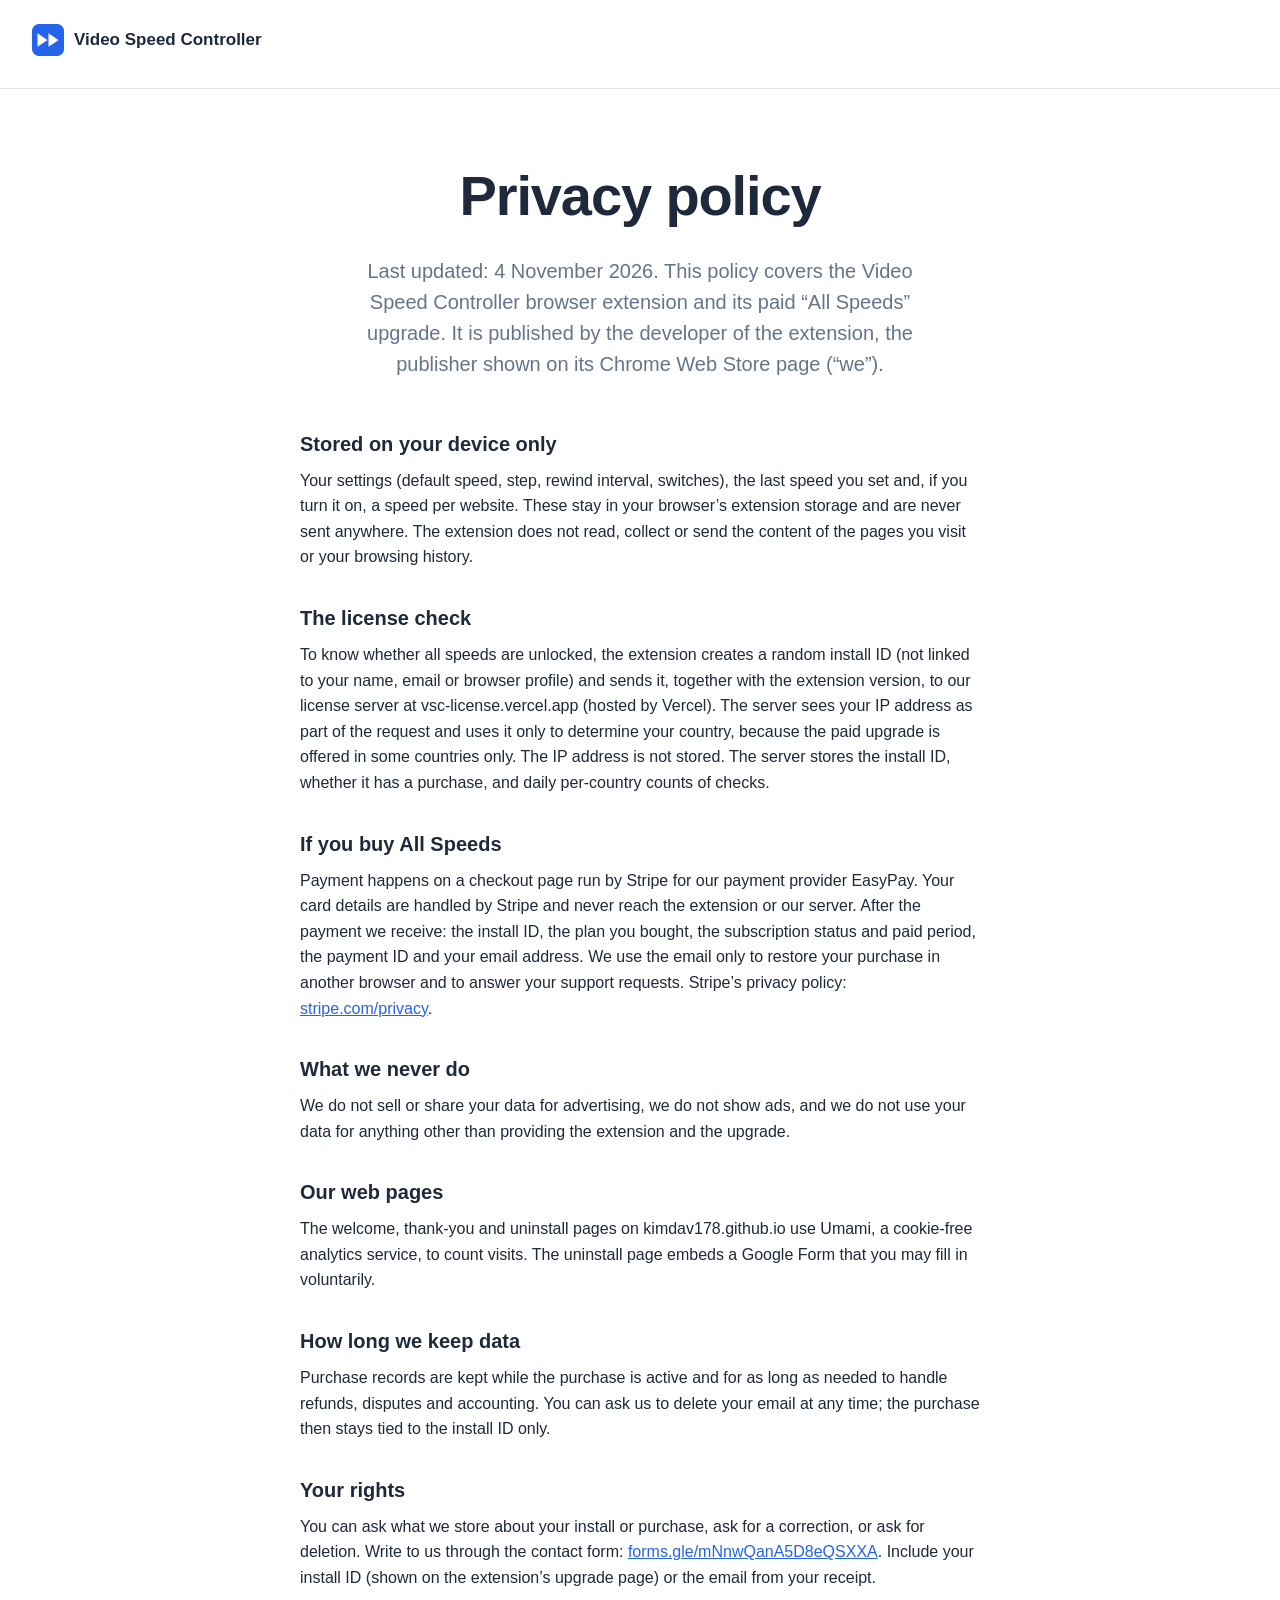
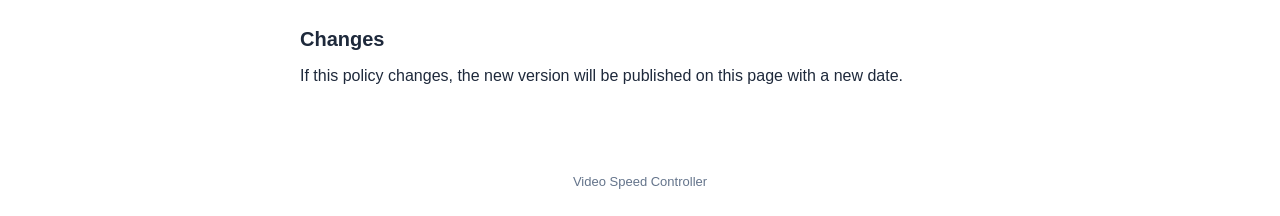
==== privacy/index.html @ 98180351 "Add post-payment and privacy policy pages thanks/ shows the purchase state the extension's content s" ====
<!DOCTYPE html>
<html lang="en">
  <head>
    <meta charset="utf-8" />
    <meta name="viewport" content="width=device-width, initial-scale=1" />
    <title>Privacy policy — Video Speed Controller</title>
    <meta name="description" content="What Video Speed Controller stores, what it sends, and why." />
    <meta name="theme-color" content="#2563eb" />
    <link rel="icon" href="../assets/icon-128.png" />
    <link rel="stylesheet" href="../style.css" />
  </head>
  <body>
    <header class="site-header">
      <a class="brand" href="../" aria-label="Video Speed Controller">
        <img src="../assets/icon-128.png" alt="" width="32" height="32" />
        <span>Video Speed Controller</span>
      </a>
    </header>

    <main>
      <section class="hero">
        <h1>Privacy policy</h1>
        <p class="lead">Last updated: 4 November 2026. This policy covers the Video Speed Controller browser extension and its paid “All Speeds” upgrade. It is published by the developer of the extension, the publisher shown on its Chrome Web Store page (“we”).</p>
      </section>

      <section class="policy">
        <h2>Stored on your device only</h2>
        <p>Your settings (default speed, step, rewind interval, switches), the last speed you set and, if you turn it on, a speed per website. These stay in your browser’s extension storage and are never sent anywhere. The extension does not read, collect or send the content of the pages you visit or your browsing history.</p>

        <h2>The license check</h2>
        <p>To know whether all speeds are unlocked, the extension creates a random install ID (not linked to your name, email or browser profile) and sends it, together with the extension version, to our license server at vsc-license.vercel.app (hosted by Vercel). The server sees your IP address as part of the request and uses it only to determine your country, because the paid upgrade is offered in some countries only. The IP address is not stored. The server stores the install ID, whether it has a purchase, and daily per-country counts of checks.</p>

        <h2>If you buy All Speeds</h2>
        <p>Payment happens on a checkout page run by Stripe for our payment provider EasyPay. Your card details are handled by Stripe and never reach the extension or our server. After the payment we receive: the install ID, the plan you bought, the subscription status and paid period, the payment ID and your email address. We use the email only to restore your purchase in another browser and to answer your support requests. Stripe’s privacy policy: <a href="https://stripe.com/privacy">stripe.com/privacy</a>.</p>

        <h2>What we never do</h2>
        <p>We do not sell or share your data for advertising, we do not show ads, and we do not use your data for anything other than providing the extension and the upgrade.</p>

        <h2>Our web pages</h2>
        <p>The welcome, thank-you and uninstall pages on kimdav178.github.io use Umami, a cookie-free analytics service, to count visits. The uninstall page embeds a Google Form that you may fill in voluntarily.</p>

        <h2>How long we keep data</h2>
        <p>Purchase records are kept while the purchase is active and for as long as needed to handle refunds, disputes and accounting. You can ask us to delete your email at any time; the purchase then stays tied to the install ID only.</p>

        <h2>Your rights</h2>
        <p>You can ask what we store about your install or purchase, ask for a correction, or ask for deletion. Write to us through the contact form: <a href="https://forms.gle/mNnwQanA5D8eQSXXA">forms.gle/mNnwQanA5D8eQSXXA</a>. Include your install ID (shown on the extension’s upgrade page) or the email from your receipt.</p>

        <h2>Changes</h2>
        <p>If this policy changes, the new version will be published on this page with a new date.</p>
      </section>
    </main>

    <footer class="site-footer">
      Video Speed Controller
    </footer>
  </body>
</html>
---- style.css ----
/* Video Speed Controller — hosted welcome / uninstall pages (GitHub Pages).
   Self-contained. Layout mirrors the Weekly Planner welcome page; accent is blue. */
:root {
  --accent: #2563eb;
  --accent-bg: #eaf1ff;
  --accent-ring: rgb(37 99 235 / 0.18);
  --text-main: #1e293b;
  --text-muted: #64748b;
  --bg: #ffffff;
  --bg-alt: #f6f7fb;
  --border: #e2e8f0;
  --shadow-md: 0 10px 24px -8px rgb(15 23 42 / 0.12);
  --radius: 14px;
  --font-stack: "Inter", "SF Pro Text", -apple-system, BlinkMacSystemFont, "Segoe UI", Roboto, sans-serif;
}

* { box-sizing: border-box; }
html, body { margin: 0; padding: 0; }

body {
  background: var(--bg);
  color: var(--text-main);
  font-family: var(--font-stack);
  line-height: 1.55;
  -webkit-font-smoothing: antialiased;
  text-rendering: optimizeLegibility;
}

.site-header {
  padding: 24px 32px;
  border-bottom: 1px solid var(--border);
  background: var(--bg);
}

.brand {
  display: inline-flex;
  align-items: center;
  gap: 10px;
  color: var(--text-main);
  text-decoration: none;
  font-weight: 600;
  font-size: 17px;
}

.brand img { display: block; }

main {
  max-width: 920px;
  margin: 0 auto;
  padding: 64px 24px 48px;
}

.hero {
  text-align: center;
  margin-bottom: 48px;
}

.hero h1 {
  font-size: clamp(36px, 6vw, 56px);
  font-weight: 700;
  letter-spacing: -0.02em;
  margin: 0 0 16px;
  color: var(--text-main);
}

.hero .lead {
  font-size: clamp(17px, 2.2vw, 20px);
  color: var(--text-muted);
  margin: 0 auto;
  max-width: 580px;
}

.step-card {
  background: var(--bg);
  border: 1px solid var(--border);
  border-radius: var(--radius);
  box-shadow: var(--shadow-md);
  overflow: hidden;
}

.step-card + .step-card { margin-top: 28px; }

.step-card figure {
  margin: 0;
  background: var(--bg-alt);
  padding: 24px;
  display: flex;
  justify-content: center;
}

.step-card figure img {
  display: block;
  max-width: 100%;
  height: auto;
  border-radius: 10px;
}

.step-body { padding: 28px 32px 32px; }

.step-body h2 {
  margin: 0 0 16px;
  font-size: 22px;
  font-weight: 600;
  letter-spacing: -0.01em;
}

.step-list {
  margin: 0 0 18px;
  padding-left: 22px;
  color: var(--text-main);
  font-size: 16px;
}
.step-list li { margin: 6px 0; }
.step-list strong { color: var(--accent); font-weight: 600; }

.kbd {
  display: inline-block;
  min-width: 20px;
  text-align: center;
  font: 600 13px/1.6 ui-monospace, "SF Mono", Menlo, Consolas, monospace;
  background: var(--accent-bg);
  border: 1px solid var(--border);
  border-radius: 5px;
  padding: 1px 7px;
  color: var(--accent);
}

.hint {
  margin: 0;
  padding: 12px 14px;
  background: var(--accent-bg);
  color: var(--text-main);
  border-radius: 10px;
  font-size: 14px;
}

.form-card { display: flex; justify-content: center; }

.form-frame {
  width: 100%;
  max-width: 640px;
  height: 640px;
  border: 1px solid var(--border);
  border-radius: var(--radius);
  background: var(--bg);
}

.site-footer {
  max-width: 920px;
  margin: 0 auto;
  padding: 24px;
  color: var(--text-muted);
  font-size: 13px;
  text-align: center;
}

/* Long-form text (privacy policy). */
.policy { max-width: 680px; margin: 0 auto; line-height: 1.6; }
.policy h2 { font-size: 20px; margin: 32px 0 8px; }
.policy p { margin: 0 0 12px; }
.policy a { color: var(--accent, #2563eb); }

/* thanks/: one paragraph per purchase state. The extension's content script sets
   <html data-vsc-purchase>; without it (no extension in this browser) the "none"
   text shows, after a short delay so it does not flash before the script runs. */
.purchase-state { display: none; }
html:not([data-vsc-purchase]) .purchase-state[data-state="none"] {
  display: block;
  animation: purchase-appear 0s linear 1.2s both;
}
html[data-vsc-purchase="checking"] .purchase-state[data-state="checking"],
html[data-vsc-purchase="found"] .purchase-state[data-state="found"],
html[data-vsc-purchase="pending"] .purchase-state[data-state="pending"] { display: block; }
@keyframes purchase-appear { from { visibility: hidden; } to { visibility: visible; } }

.spinner {
  display: inline-block;
  width: 0.9em;
  height: 0.9em;
  margin-right: 0.5em;
  vertical-align: -0.1em;
  border: 2px solid var(--accent-ring);
  border-top-color: var(--accent);
  border-radius: 50%;
  animation: spin 0.8s linear infinite;
}
@keyframes spin { to { transform: rotate(360deg); } }
@media (prefers-reduced-motion: reduce) { .spinner { animation: none; } }

.receipt {
  margin: 20px 0 0;
  font-size: 15px;
  color: var(--text-muted);
}

@media (max-width: 600px) {
  main { padding: 40px 16px 32px; }
  .step-card figure { padding: 16px; }
  .step-body { padding: 22px 22px 24px; }
}
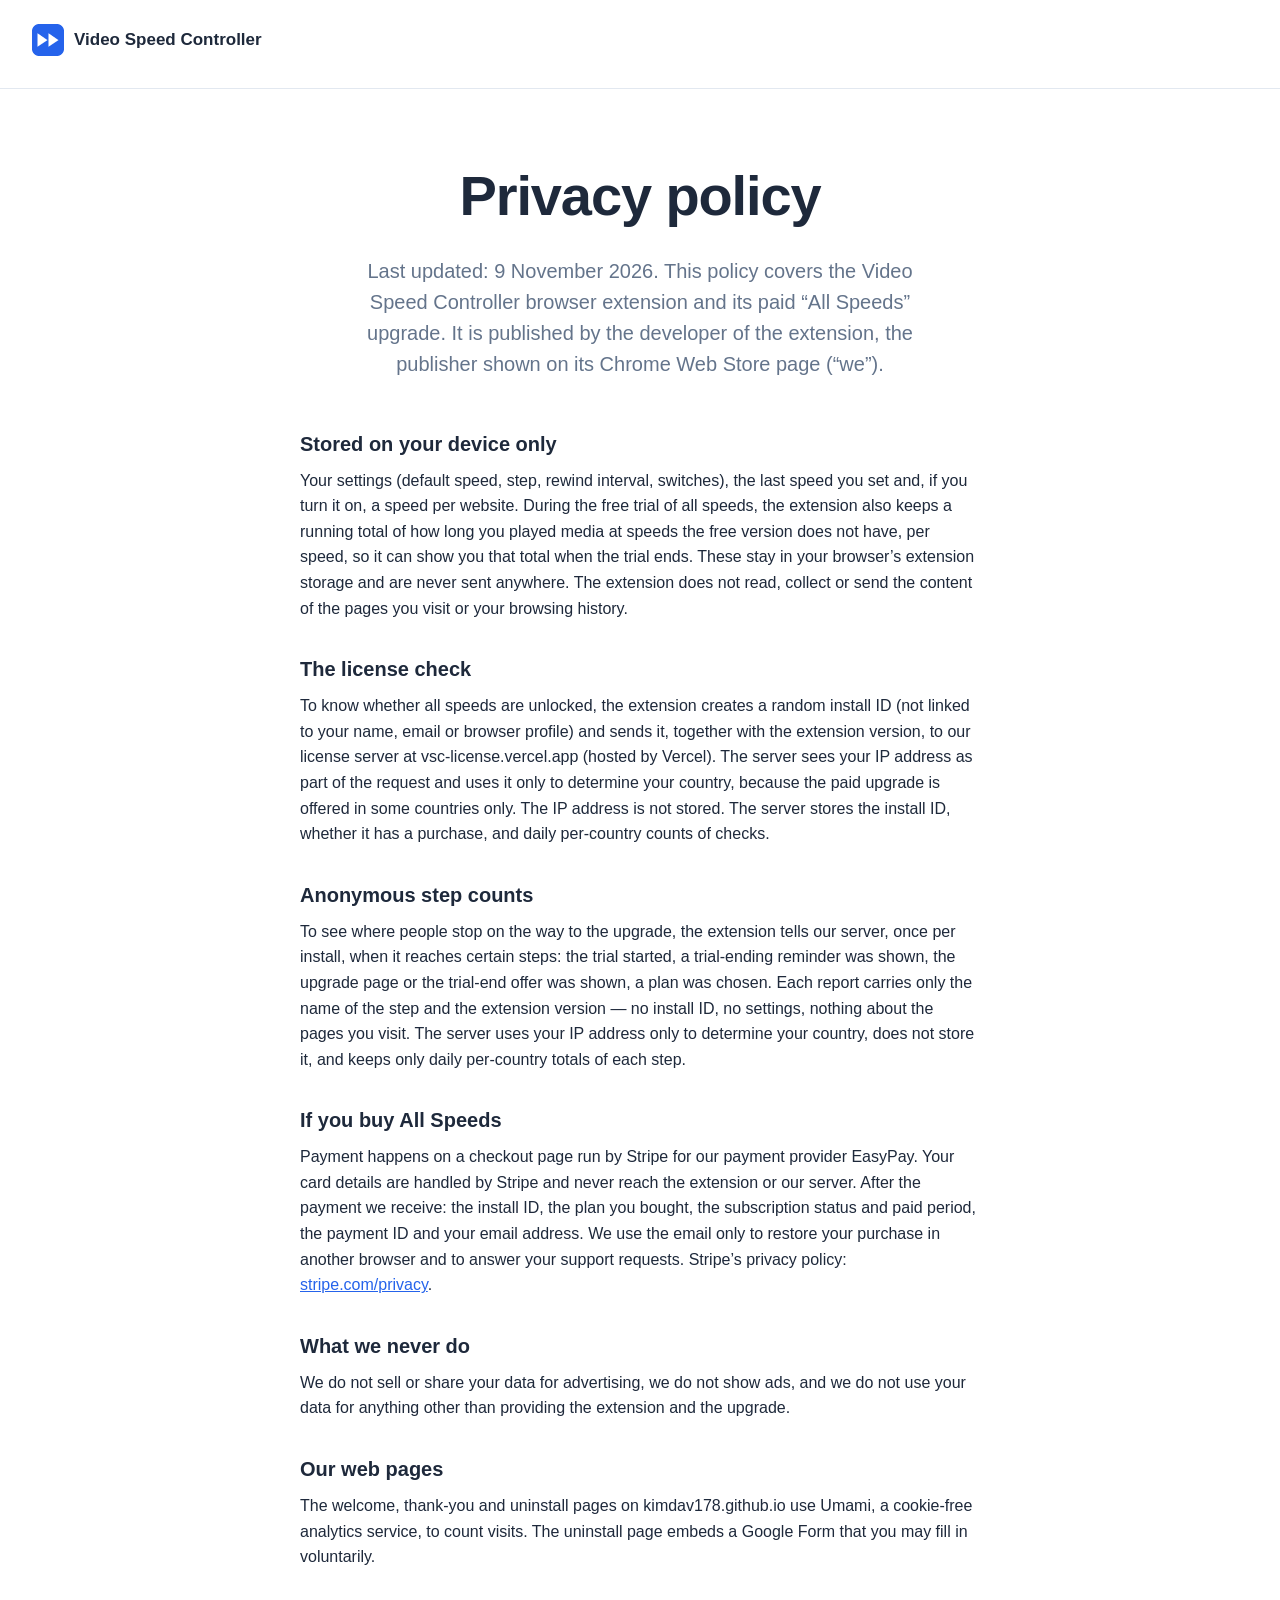
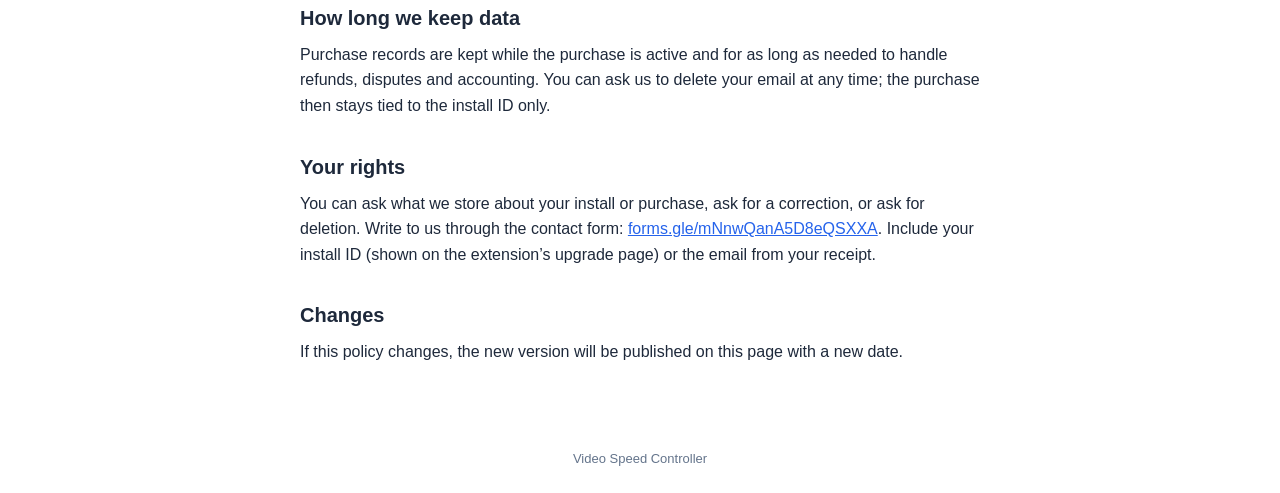
==== commit ee0bb02b: "Privacy policy: anonymous step counts and on-device trial usage (1.6.0) Co-Authored-By: Claude Opus " ====
--- a/privacy/index.html
+++ b/privacy/index.html
@@ -20,15 +20,18 @@
     <main>
       <section class="hero">
         <h1>Privacy policy</h1>
-        <p class="lead">Last updated: 4 November 2026. This policy covers the Video Speed Controller browser extension and its paid “All Speeds” upgrade. It is published by the developer of the extension, the publisher shown on its Chrome Web Store page (“we”).</p>
+        <p class="lead">Last updated: 9 November 2026. This policy covers the Video Speed Controller browser extension and its paid “All Speeds” upgrade. It is published by the developer of the extension, the publisher shown on its Chrome Web Store page (“we”).</p>
       </section>
 
       <section class="policy">
         <h2>Stored on your device only</h2>
-        <p>Your settings (default speed, step, rewind interval, switches), the last speed you set and, if you turn it on, a speed per website. These stay in your browser’s extension storage and are never sent anywhere. The extension does not read, collect or send the content of the pages you visit or your browsing history.</p>
+        <p>Your settings (default speed, step, rewind interval, switches), the last speed you set and, if you turn it on, a speed per website. During the free trial of all speeds, the extension also keeps a running total of how long you played media at speeds the free version does not have, per speed, so it can show you that total when the trial ends. These stay in your browser’s extension storage and are never sent anywhere. The extension does not read, collect or send the content of the pages you visit or your browsing history.</p>
 
         <h2>The license check</h2>
         <p>To know whether all speeds are unlocked, the extension creates a random install ID (not linked to your name, email or browser profile) and sends it, together with the extension version, to our license server at vsc-license.vercel.app (hosted by Vercel). The server sees your IP address as part of the request and uses it only to determine your country, because the paid upgrade is offered in some countries only. The IP address is not stored. The server stores the install ID, whether it has a purchase, and daily per-country counts of checks.</p>
+
+        <h2>Anonymous step counts</h2>
+        <p>To see where people stop on the way to the upgrade, the extension tells our server, once per install, when it reaches certain steps: the trial started, a trial-ending reminder was shown, the upgrade page or the trial-end offer was shown, a plan was chosen. Each report carries only the name of the step and the extension version — no install ID, no settings, nothing about the pages you visit. The server uses your IP address only to determine your country, does not store it, and keeps only daily per-country totals of each step.</p>
 
         <h2>If you buy All Speeds</h2>
         <p>Payment happens on a checkout page run by Stripe for our payment provider EasyPay. Your card details are handled by Stripe and never reach the extension or our server. After the payment we receive: the install ID, the plan you bought, the subscription status and paid period, the payment ID and your email address. We use the email only to restore your purchase in another browser and to answer your support requests. Stripe’s privacy policy: <a href="https://stripe.com/privacy">stripe.com/privacy</a>.</p>
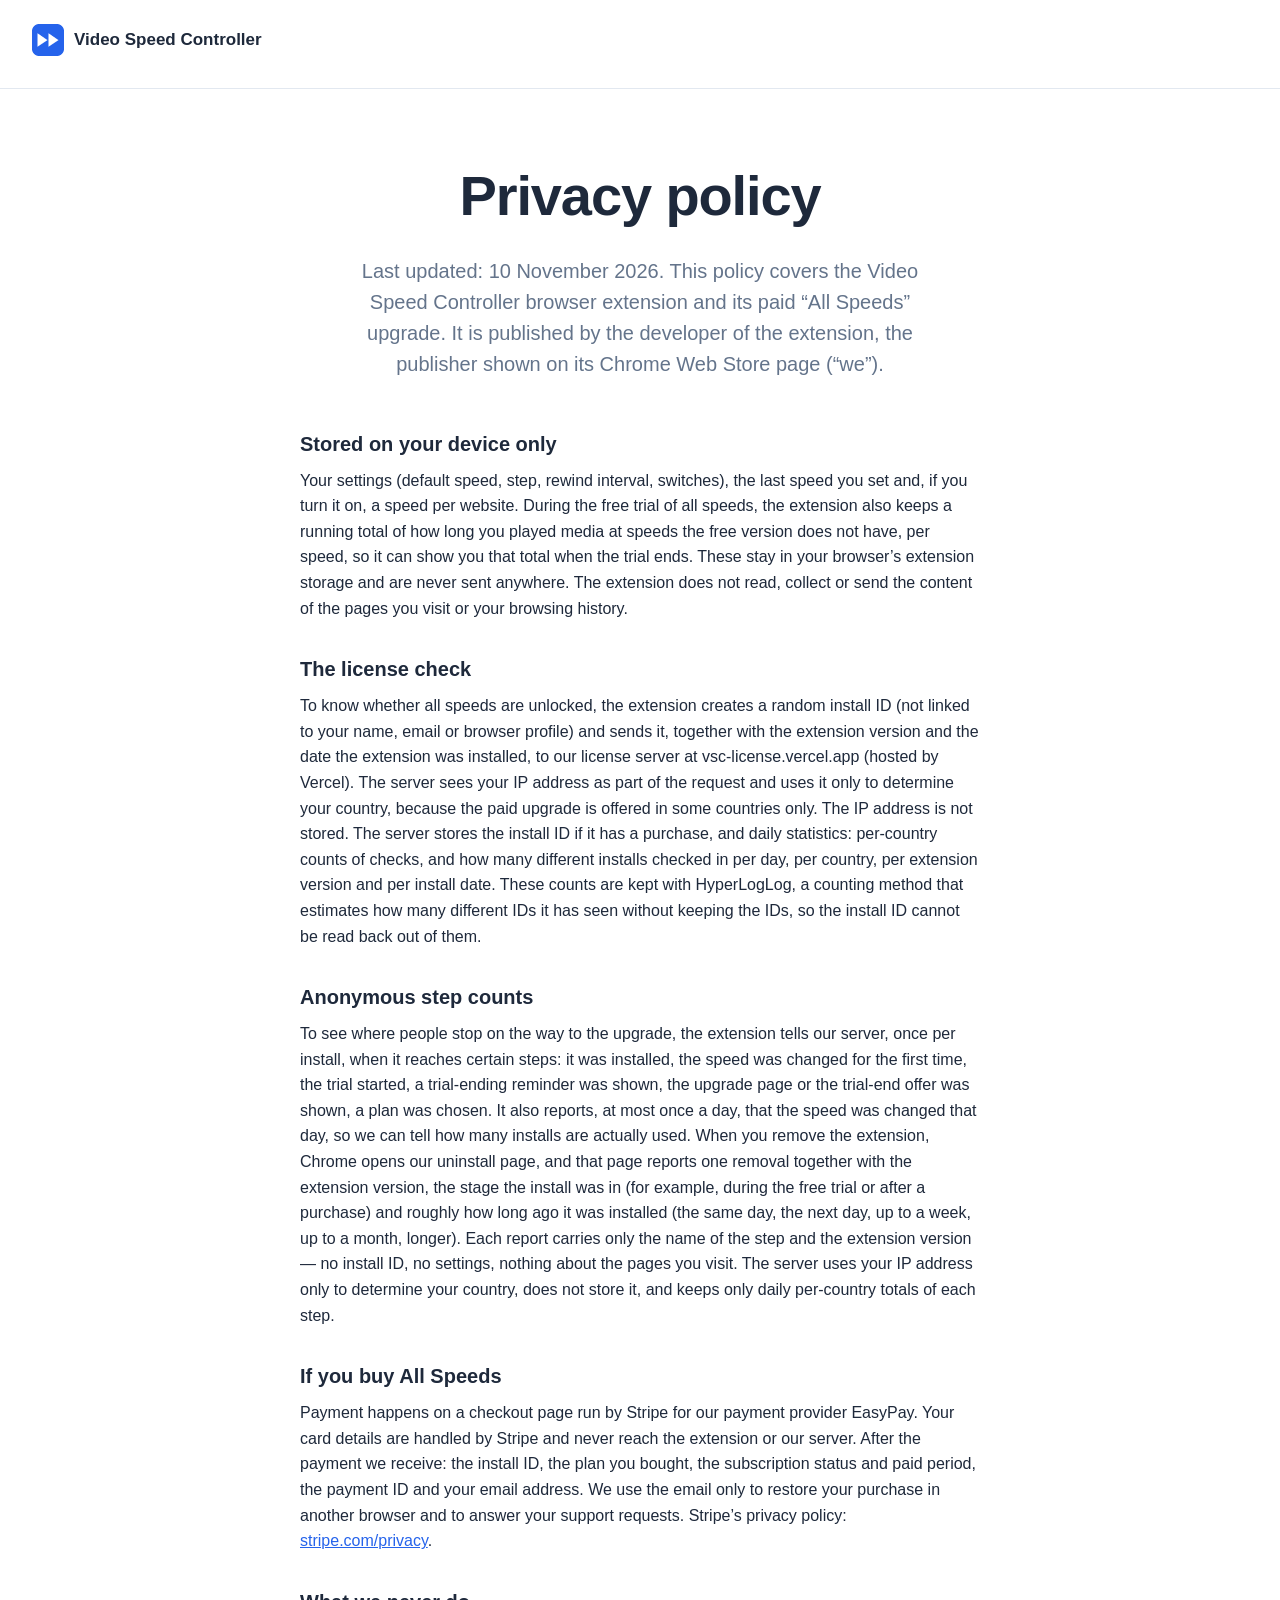
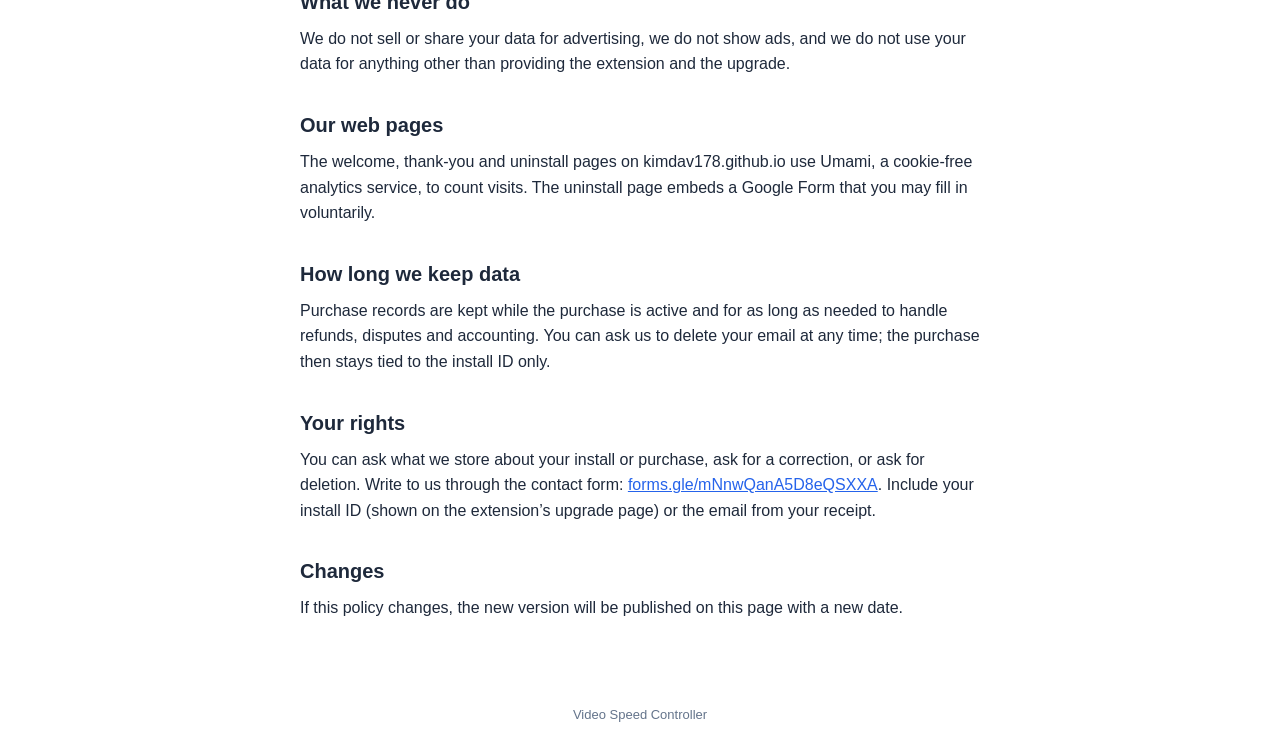
==== commit 882c9e09: "Uninstall page reports one anonymous removal count; privacy policy for 1.6.1 metrics Co-Authored-By:" ====
--- a/privacy/index.html
+++ b/privacy/index.html
@@ -20,7 +20,7 @@
     <main>
       <section class="hero">
         <h1>Privacy policy</h1>
-        <p class="lead">Last updated: 9 November 2026. This policy covers the Video Speed Controller browser extension and its paid “All Speeds” upgrade. It is published by the developer of the extension, the publisher shown on its Chrome Web Store page (“we”).</p>
+        <p class="lead">Last updated: 10 November 2026. This policy covers the Video Speed Controller browser extension and its paid “All Speeds” upgrade. It is published by the developer of the extension, the publisher shown on its Chrome Web Store page (“we”).</p>
       </section>
 
       <section class="policy">
@@ -28,10 +28,10 @@
         <p>Your settings (default speed, step, rewind interval, switches), the last speed you set and, if you turn it on, a speed per website. During the free trial of all speeds, the extension also keeps a running total of how long you played media at speeds the free version does not have, per speed, so it can show you that total when the trial ends. These stay in your browser’s extension storage and are never sent anywhere. The extension does not read, collect or send the content of the pages you visit or your browsing history.</p>
 
         <h2>The license check</h2>
-        <p>To know whether all speeds are unlocked, the extension creates a random install ID (not linked to your name, email or browser profile) and sends it, together with the extension version, to our license server at vsc-license.vercel.app (hosted by Vercel). The server sees your IP address as part of the request and uses it only to determine your country, because the paid upgrade is offered in some countries only. The IP address is not stored. The server stores the install ID, whether it has a purchase, and daily per-country counts of checks.</p>
+        <p>To know whether all speeds are unlocked, the extension creates a random install ID (not linked to your name, email or browser profile) and sends it, together with the extension version and the date the extension was installed, to our license server at vsc-license.vercel.app (hosted by Vercel). The server sees your IP address as part of the request and uses it only to determine your country, because the paid upgrade is offered in some countries only. The IP address is not stored. The server stores the install ID if it has a purchase, and daily statistics: per-country counts of checks, and how many different installs checked in per day, per country, per extension version and per install date. These counts are kept with HyperLogLog, a counting method that estimates how many different IDs it has seen without keeping the IDs, so the install ID cannot be read back out of them.</p>
 
         <h2>Anonymous step counts</h2>
-        <p>To see where people stop on the way to the upgrade, the extension tells our server, once per install, when it reaches certain steps: the trial started, a trial-ending reminder was shown, the upgrade page or the trial-end offer was shown, a plan was chosen. Each report carries only the name of the step and the extension version — no install ID, no settings, nothing about the pages you visit. The server uses your IP address only to determine your country, does not store it, and keeps only daily per-country totals of each step.</p>
+        <p>To see where people stop on the way to the upgrade, the extension tells our server, once per install, when it reaches certain steps: it was installed, the speed was changed for the first time, the trial started, a trial-ending reminder was shown, the upgrade page or the trial-end offer was shown, a plan was chosen. It also reports, at most once a day, that the speed was changed that day, so we can tell how many installs are actually used. When you remove the extension, Chrome opens our uninstall page, and that page reports one removal together with the extension version, the stage the install was in (for example, during the free trial or after a purchase) and roughly how long ago it was installed (the same day, the next day, up to a week, up to a month, longer). Each report carries only the name of the step and the extension version — no install ID, no settings, nothing about the pages you visit. The server uses your IP address only to determine your country, does not store it, and keeps only daily per-country totals of each step.</p>
 
         <h2>If you buy All Speeds</h2>
         <p>Payment happens on a checkout page run by Stripe for our payment provider EasyPay. Your card details are handled by Stripe and never reach the extension or our server. After the payment we receive: the install ID, the plan you bought, the subscription status and paid period, the payment ID and your email address. We use the email only to restore your purchase in another browser and to answer your support requests. Stripe’s privacy policy: <a href="https://stripe.com/privacy">stripe.com/privacy</a>.</p>
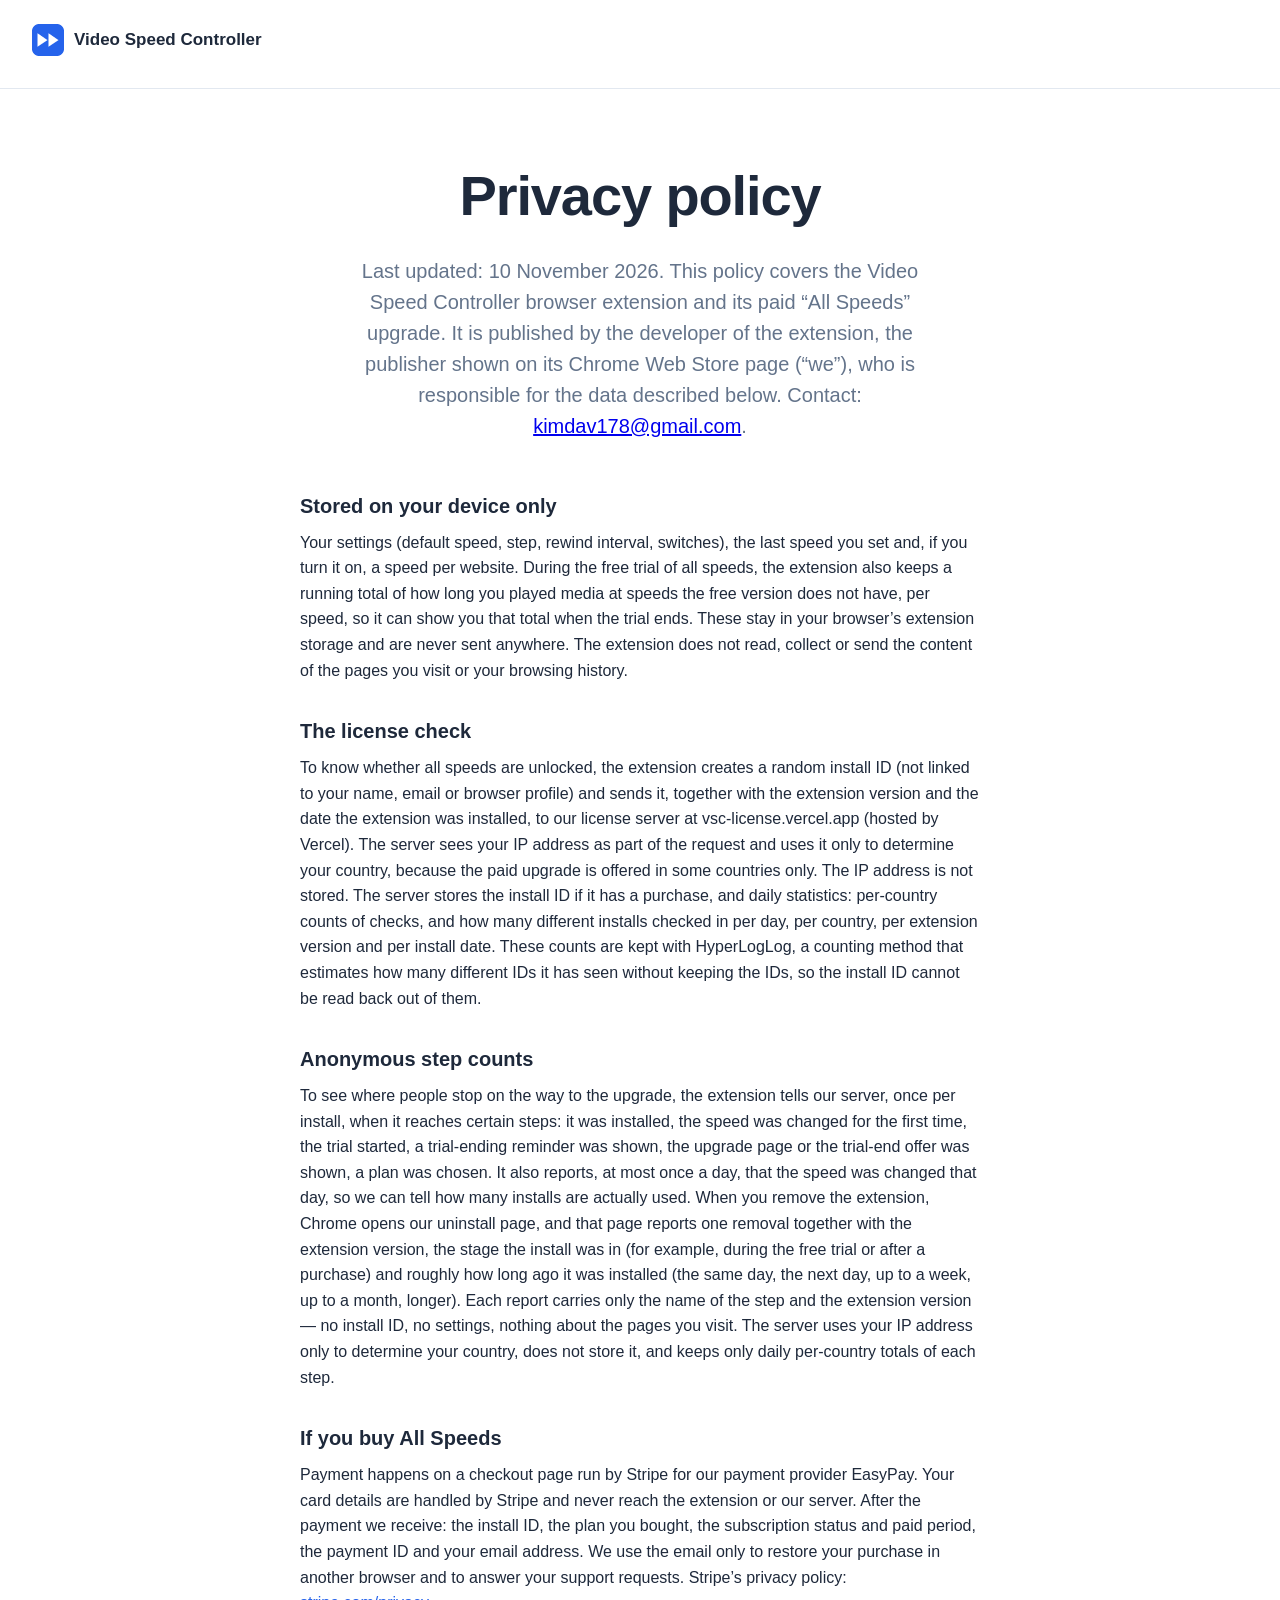
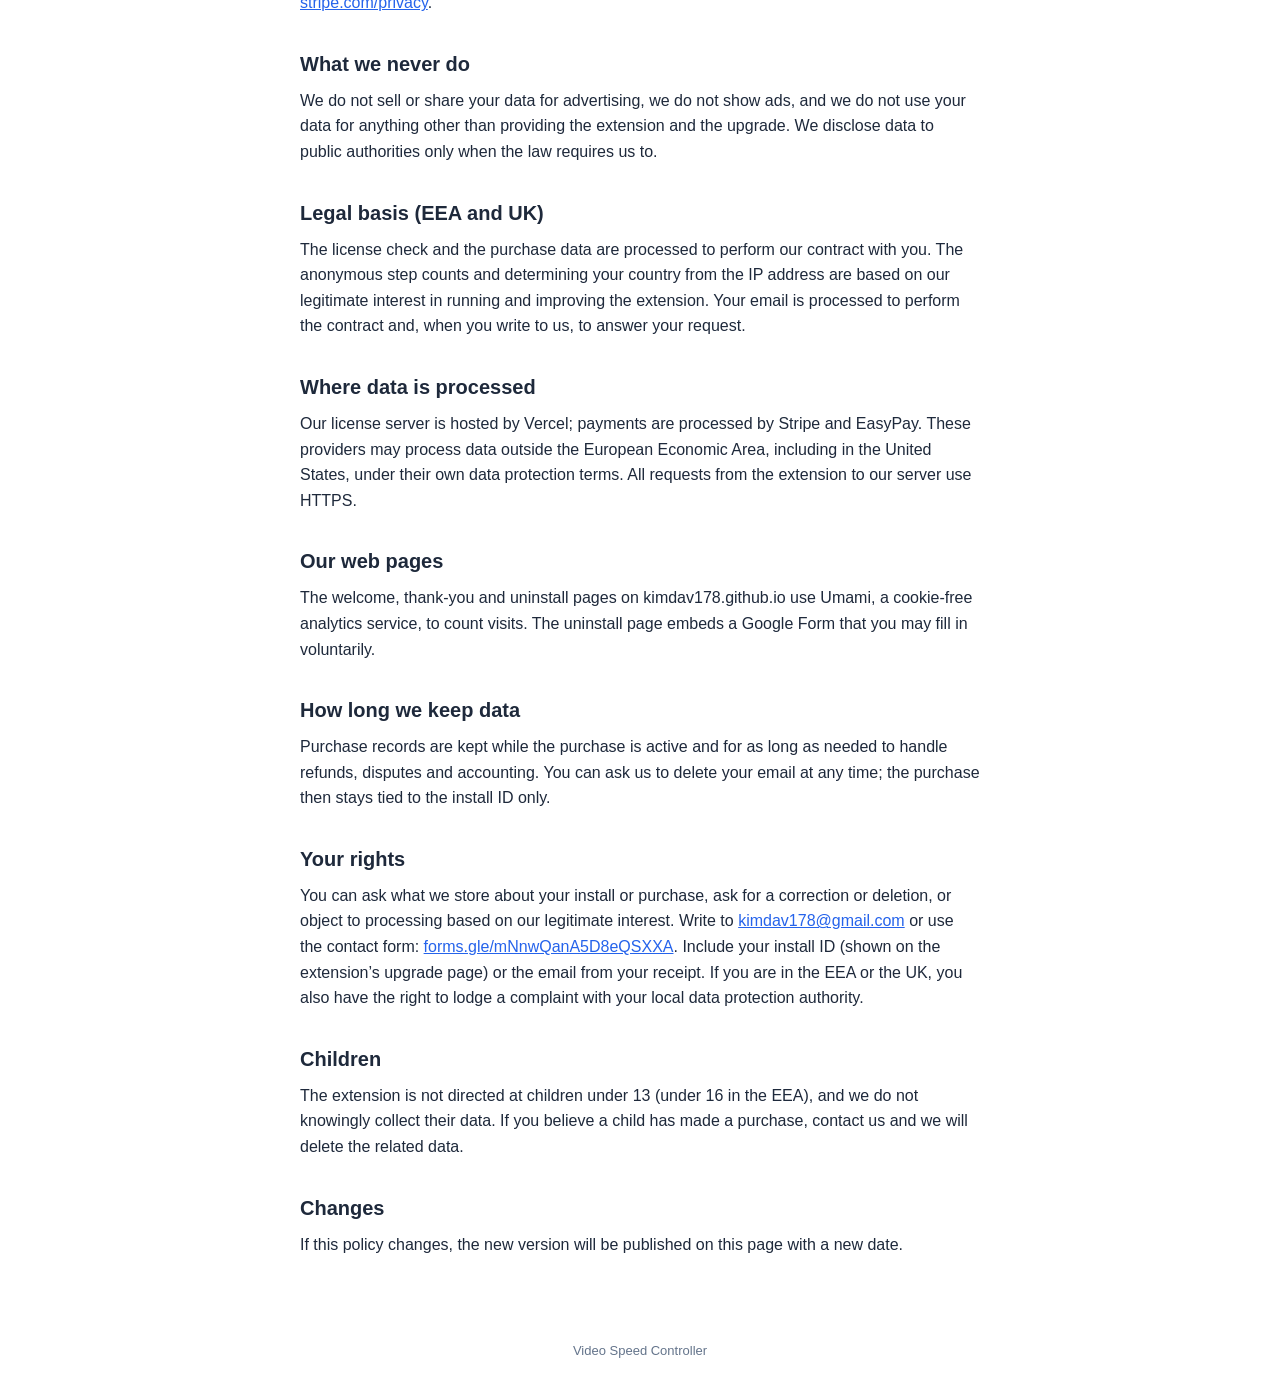
==== commit 1dec4187: "Privacy policy: contact email, legal basis, transfers, objection/complaint rights, children Co-Autho" ====
--- a/privacy/index.html
+++ b/privacy/index.html
@@ -20,7 +20,7 @@
     <main>
       <section class="hero">
         <h1>Privacy policy</h1>
-        <p class="lead">Last updated: 10 November 2026. This policy covers the Video Speed Controller browser extension and its paid “All Speeds” upgrade. It is published by the developer of the extension, the publisher shown on its Chrome Web Store page (“we”).</p>
+        <p class="lead">Last updated: 10 November 2026. This policy covers the Video Speed Controller browser extension and its paid “All Speeds” upgrade. It is published by the developer of the extension, the publisher shown on its Chrome Web Store page (“we”), who is responsible for the data described below. Contact: <a href="mailto:kimdav178@gmail.com">kimdav178@gmail.com</a>.</p>
       </section>
 
       <section class="policy">
@@ -37,7 +37,13 @@
         <p>Payment happens on a checkout page run by Stripe for our payment provider EasyPay. Your card details are handled by Stripe and never reach the extension or our server. After the payment we receive: the install ID, the plan you bought, the subscription status and paid period, the payment ID and your email address. We use the email only to restore your purchase in another browser and to answer your support requests. Stripe’s privacy policy: <a href="https://stripe.com/privacy">stripe.com/privacy</a>.</p>
 
         <h2>What we never do</h2>
-        <p>We do not sell or share your data for advertising, we do not show ads, and we do not use your data for anything other than providing the extension and the upgrade.</p>
+        <p>We do not sell or share your data for advertising, we do not show ads, and we do not use your data for anything other than providing the extension and the upgrade. We disclose data to public authorities only when the law requires us to.</p>
+
+        <h2>Legal basis (EEA and UK)</h2>
+        <p>The license check and the purchase data are processed to perform our contract with you. The anonymous step counts and determining your country from the IP address are based on our legitimate interest in running and improving the extension. Your email is processed to perform the contract and, when you write to us, to answer your request.</p>
+
+        <h2>Where data is processed</h2>
+        <p>Our license server is hosted by Vercel; payments are processed by Stripe and EasyPay. These providers may process data outside the European Economic Area, including in the United States, under their own data protection terms. All requests from the extension to our server use HTTPS.</p>
 
         <h2>Our web pages</h2>
         <p>The welcome, thank-you and uninstall pages on kimdav178.github.io use Umami, a cookie-free analytics service, to count visits. The uninstall page embeds a Google Form that you may fill in voluntarily.</p>
@@ -46,7 +52,10 @@
         <p>Purchase records are kept while the purchase is active and for as long as needed to handle refunds, disputes and accounting. You can ask us to delete your email at any time; the purchase then stays tied to the install ID only.</p>
 
         <h2>Your rights</h2>
-        <p>You can ask what we store about your install or purchase, ask for a correction, or ask for deletion. Write to us through the contact form: <a href="https://forms.gle/mNnwQanA5D8eQSXXA">forms.gle/mNnwQanA5D8eQSXXA</a>. Include your install ID (shown on the extension’s upgrade page) or the email from your receipt.</p>
+        <p>You can ask what we store about your install or purchase, ask for a correction or deletion, or object to processing based on our legitimate interest. Write to <a href="mailto:kimdav178@gmail.com">kimdav178@gmail.com</a> or use the contact form: <a href="https://forms.gle/mNnwQanA5D8eQSXXA">forms.gle/mNnwQanA5D8eQSXXA</a>. Include your install ID (shown on the extension’s upgrade page) or the email from your receipt. If you are in the EEA or the UK, you also have the right to lodge a complaint with your local data protection authority.</p>
+
+        <h2>Children</h2>
+        <p>The extension is not directed at children under 13 (under 16 in the EEA), and we do not knowingly collect their data. If you believe a child has made a purchase, contact us and we will delete the related data.</p>
 
         <h2>Changes</h2>
         <p>If this policy changes, the new version will be published on this page with a new date.</p>
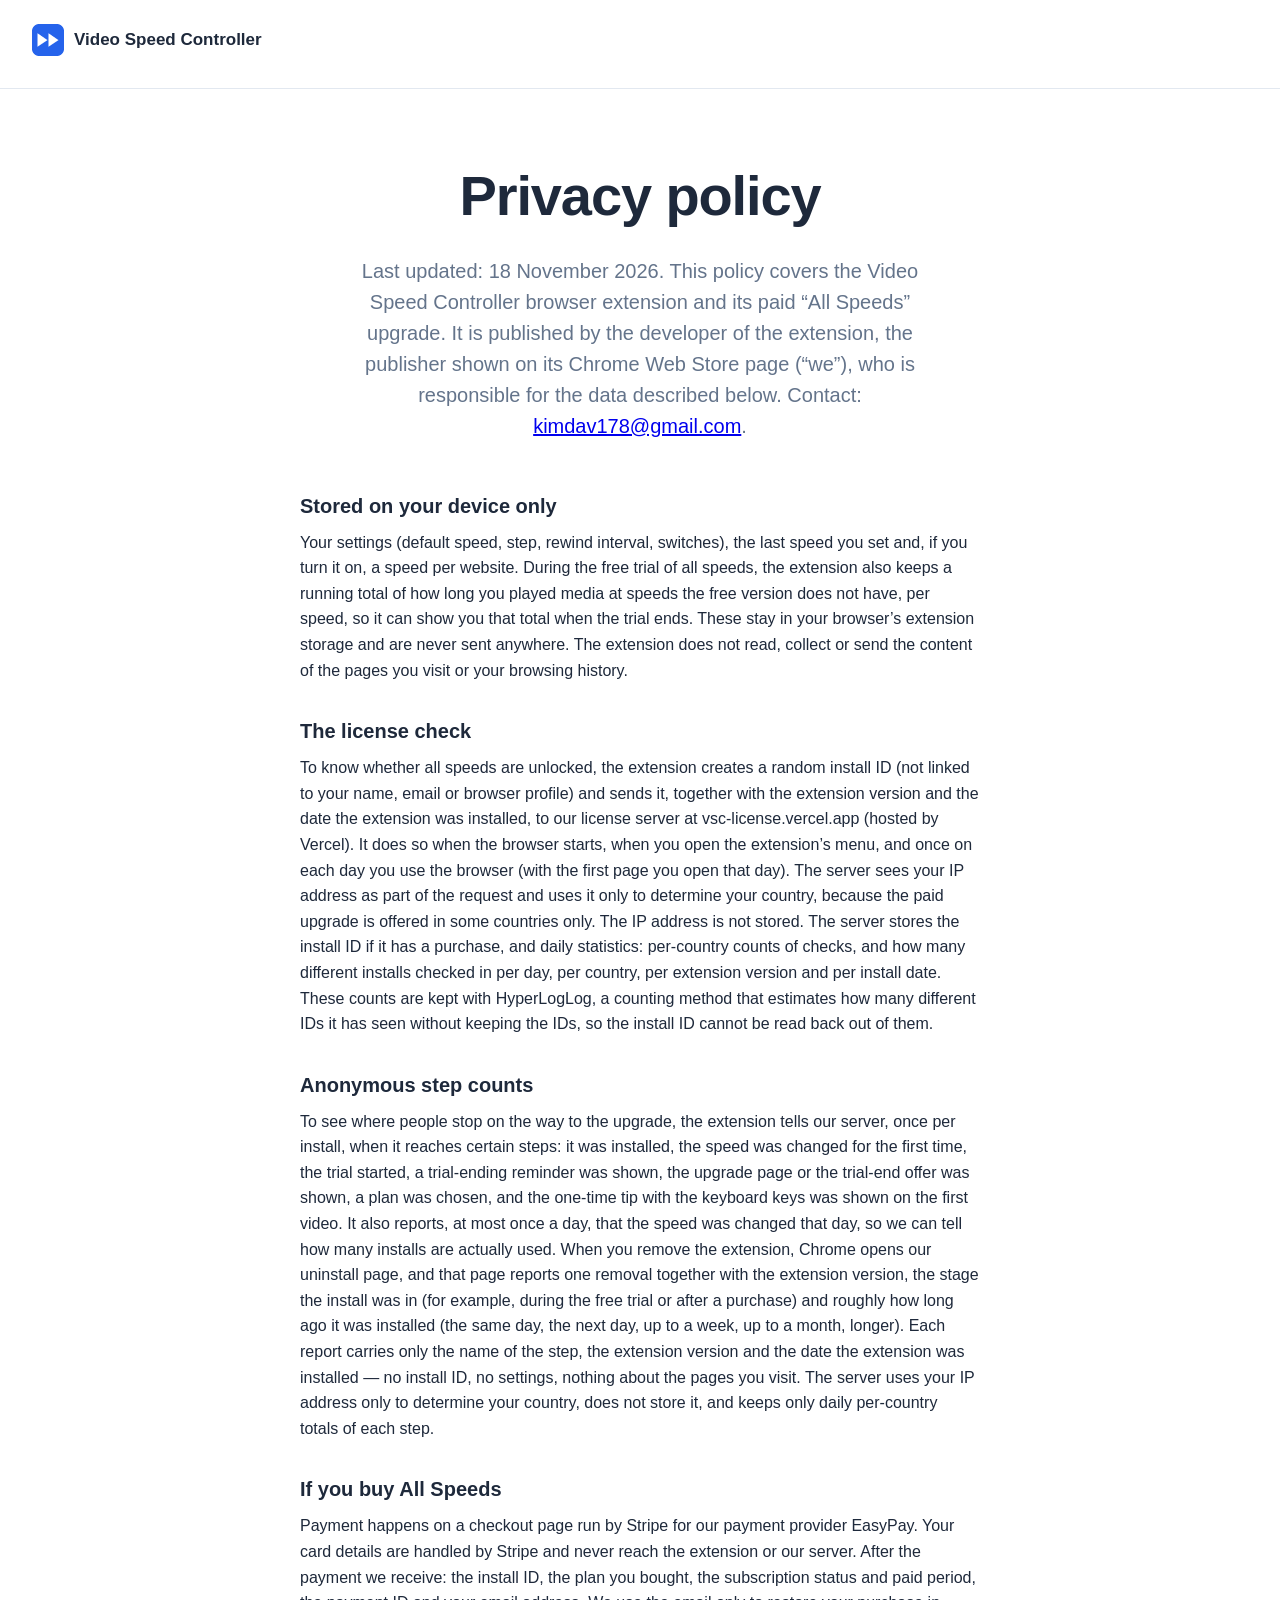
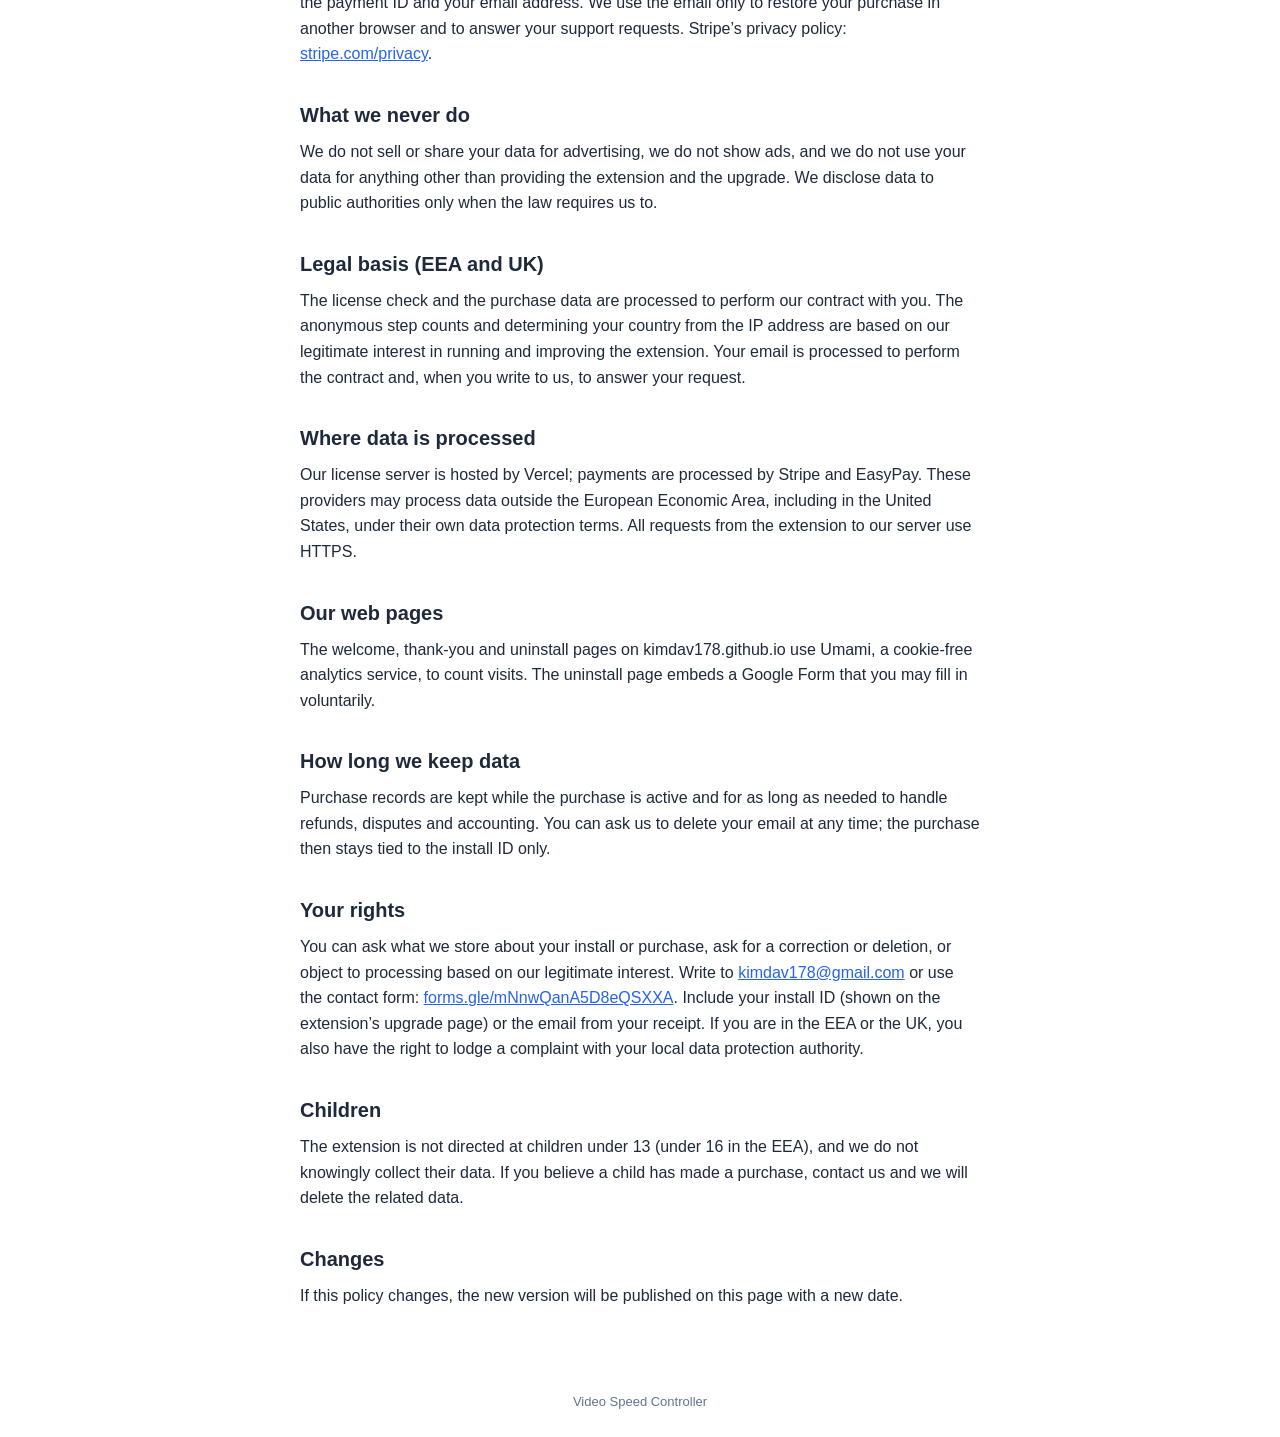
==== commit c2678c23: "Privacy policy for 1.7.0: daily license check, first-video tip step, install date in step reports" ====
--- a/privacy/index.html
+++ b/privacy/index.html
@@ -20,7 +20,7 @@
     <main>
       <section class="hero">
         <h1>Privacy policy</h1>
-        <p class="lead">Last updated: 10 November 2026. This policy covers the Video Speed Controller browser extension and its paid “All Speeds” upgrade. It is published by the developer of the extension, the publisher shown on its Chrome Web Store page (“we”), who is responsible for the data described below. Contact: <a href="mailto:kimdav178@gmail.com">kimdav178@gmail.com</a>.</p>
+        <p class="lead">Last updated: 18 November 2026. This policy covers the Video Speed Controller browser extension and its paid “All Speeds” upgrade. It is published by the developer of the extension, the publisher shown on its Chrome Web Store page (“we”), who is responsible for the data described below. Contact: <a href="mailto:kimdav178@gmail.com">kimdav178@gmail.com</a>.</p>
       </section>
 
       <section class="policy">
@@ -28,10 +28,10 @@
         <p>Your settings (default speed, step, rewind interval, switches), the last speed you set and, if you turn it on, a speed per website. During the free trial of all speeds, the extension also keeps a running total of how long you played media at speeds the free version does not have, per speed, so it can show you that total when the trial ends. These stay in your browser’s extension storage and are never sent anywhere. The extension does not read, collect or send the content of the pages you visit or your browsing history.</p>
 
         <h2>The license check</h2>
-        <p>To know whether all speeds are unlocked, the extension creates a random install ID (not linked to your name, email or browser profile) and sends it, together with the extension version and the date the extension was installed, to our license server at vsc-license.vercel.app (hosted by Vercel). The server sees your IP address as part of the request and uses it only to determine your country, because the paid upgrade is offered in some countries only. The IP address is not stored. The server stores the install ID if it has a purchase, and daily statistics: per-country counts of checks, and how many different installs checked in per day, per country, per extension version and per install date. These counts are kept with HyperLogLog, a counting method that estimates how many different IDs it has seen without keeping the IDs, so the install ID cannot be read back out of them.</p>
+        <p>To know whether all speeds are unlocked, the extension creates a random install ID (not linked to your name, email or browser profile) and sends it, together with the extension version and the date the extension was installed, to our license server at vsc-license.vercel.app (hosted by Vercel). It does so when the browser starts, when you open the extension’s menu, and once on each day you use the browser (with the first page you open that day). The server sees your IP address as part of the request and uses it only to determine your country, because the paid upgrade is offered in some countries only. The IP address is not stored. The server stores the install ID if it has a purchase, and daily statistics: per-country counts of checks, and how many different installs checked in per day, per country, per extension version and per install date. These counts are kept with HyperLogLog, a counting method that estimates how many different IDs it has seen without keeping the IDs, so the install ID cannot be read back out of them.</p>
 
         <h2>Anonymous step counts</h2>
-        <p>To see where people stop on the way to the upgrade, the extension tells our server, once per install, when it reaches certain steps: it was installed, the speed was changed for the first time, the trial started, a trial-ending reminder was shown, the upgrade page or the trial-end offer was shown, a plan was chosen. It also reports, at most once a day, that the speed was changed that day, so we can tell how many installs are actually used. When you remove the extension, Chrome opens our uninstall page, and that page reports one removal together with the extension version, the stage the install was in (for example, during the free trial or after a purchase) and roughly how long ago it was installed (the same day, the next day, up to a week, up to a month, longer). Each report carries only the name of the step and the extension version — no install ID, no settings, nothing about the pages you visit. The server uses your IP address only to determine your country, does not store it, and keeps only daily per-country totals of each step.</p>
+        <p>To see where people stop on the way to the upgrade, the extension tells our server, once per install, when it reaches certain steps: it was installed, the speed was changed for the first time, the trial started, a trial-ending reminder was shown, the upgrade page or the trial-end offer was shown, a plan was chosen, and the one-time tip with the keyboard keys was shown on the first video. It also reports, at most once a day, that the speed was changed that day, so we can tell how many installs are actually used. When you remove the extension, Chrome opens our uninstall page, and that page reports one removal together with the extension version, the stage the install was in (for example, during the free trial or after a purchase) and roughly how long ago it was installed (the same day, the next day, up to a week, up to a month, longer). Each report carries only the name of the step, the extension version and the date the extension was installed — no install ID, no settings, nothing about the pages you visit. The server uses your IP address only to determine your country, does not store it, and keeps only daily per-country totals of each step.</p>
 
         <h2>If you buy All Speeds</h2>
         <p>Payment happens on a checkout page run by Stripe for our payment provider EasyPay. Your card details are handled by Stripe and never reach the extension or our server. After the payment we receive: the install ID, the plan you bought, the subscription status and paid period, the payment ID and your email address. We use the email only to restore your purchase in another browser and to answer your support requests. Stripe’s privacy policy: <a href="https://stripe.com/privacy">stripe.com/privacy</a>.</p>
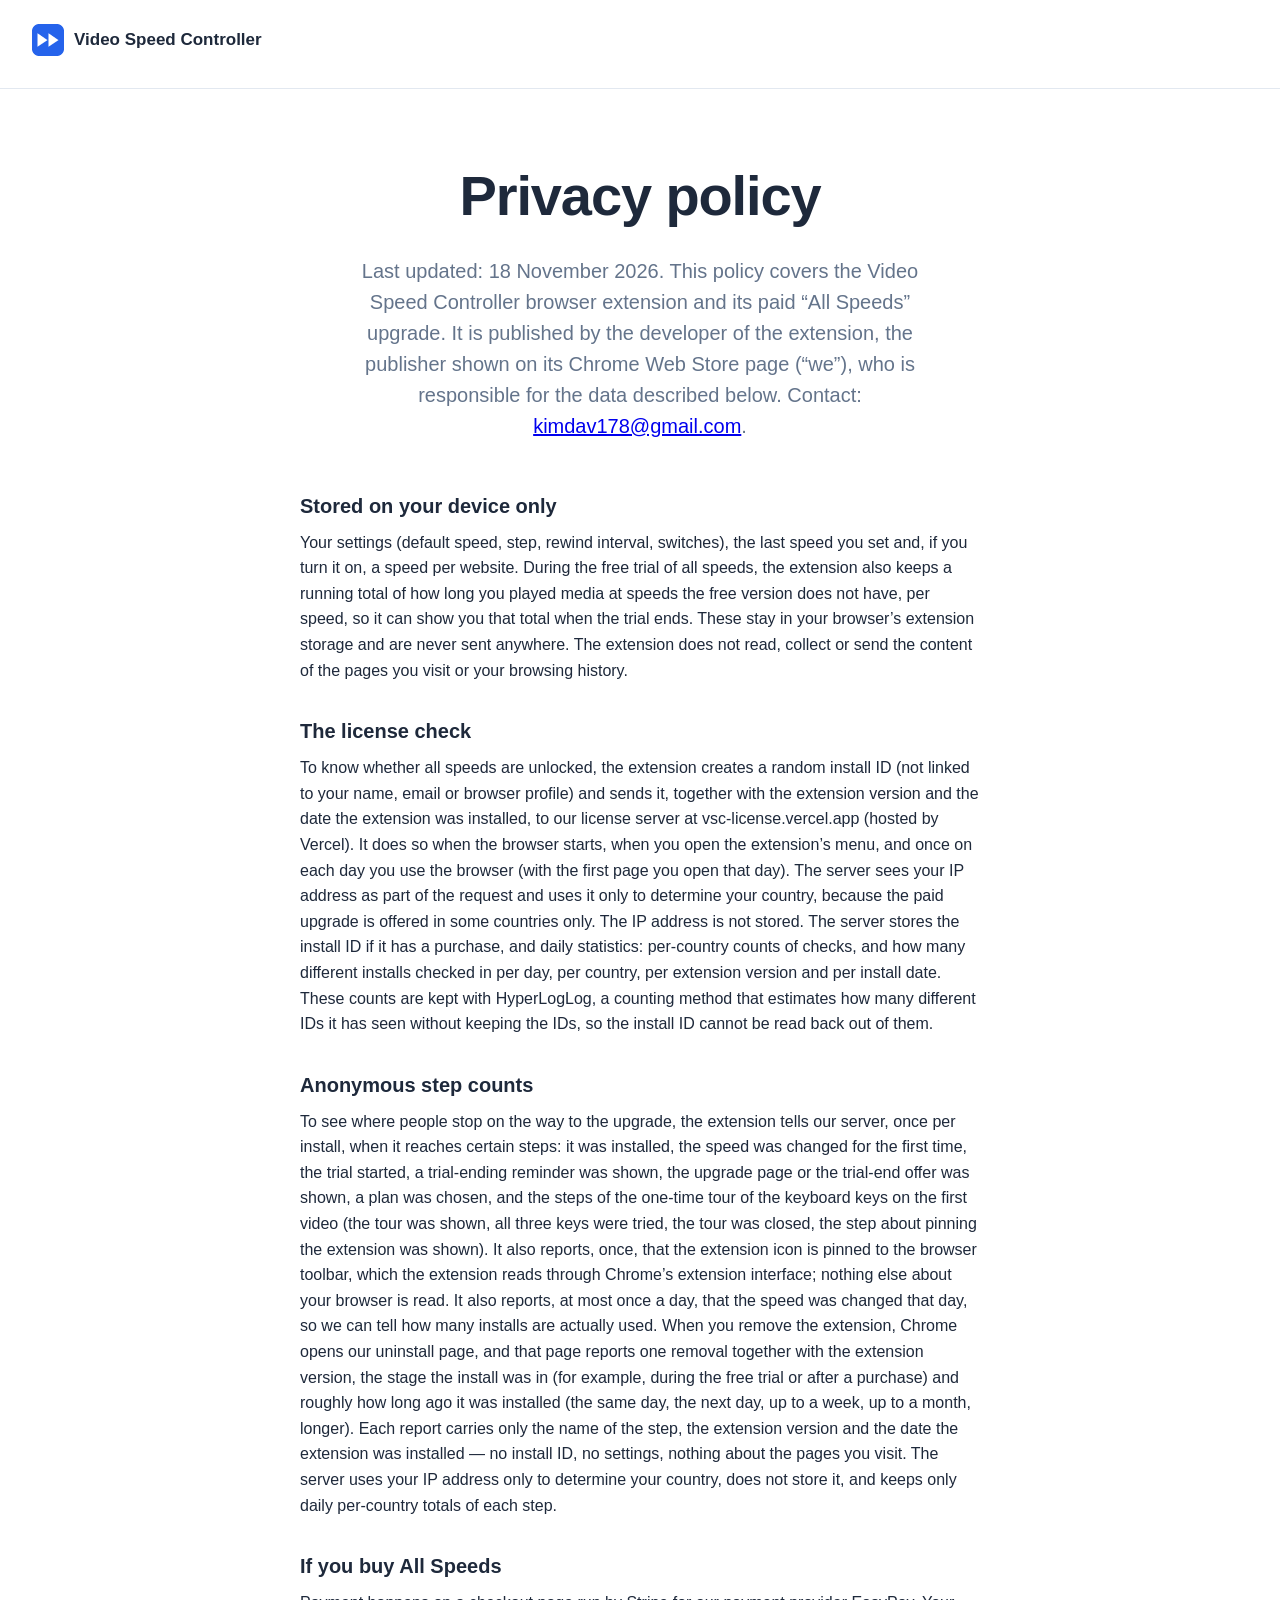
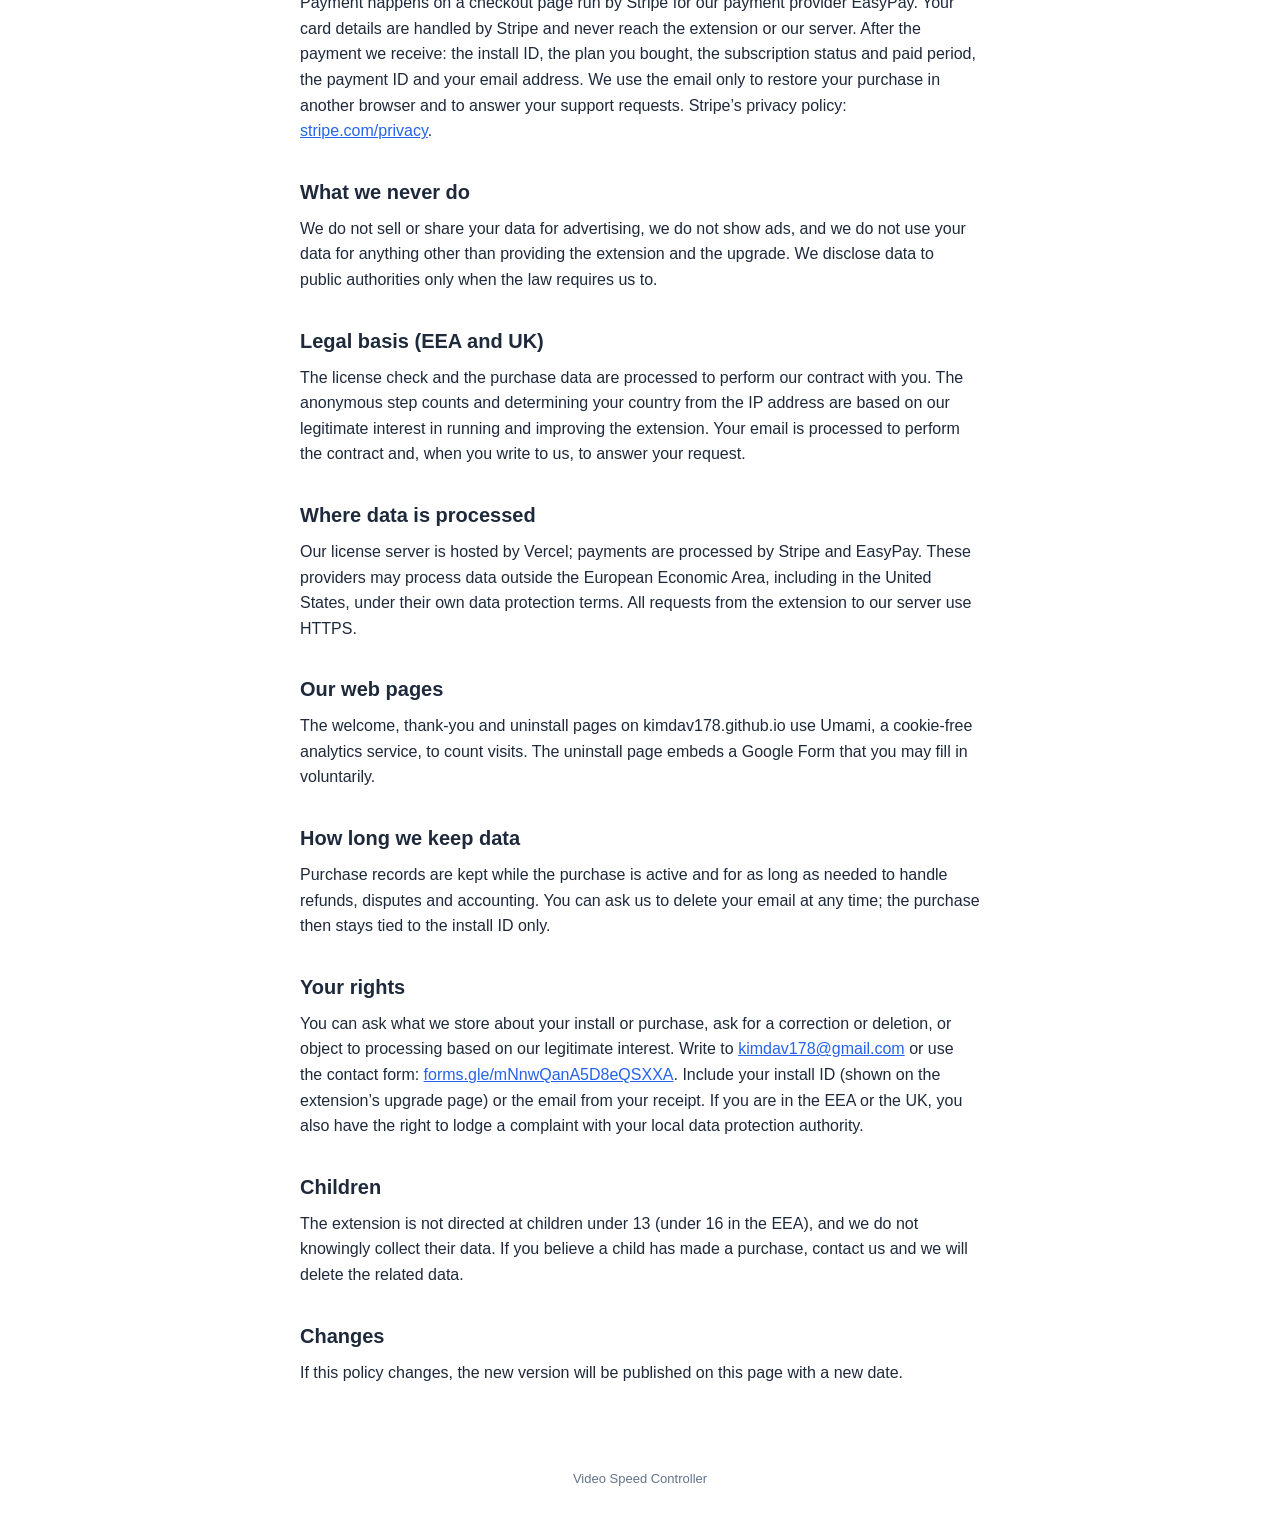
==== commit 8996be60: "Privacy policy for 1.7.1: first-video tour steps and the toolbar pin report" ====
--- a/privacy/index.html
+++ b/privacy/index.html
@@ -31,7 +31,7 @@
         <p>To know whether all speeds are unlocked, the extension creates a random install ID (not linked to your name, email or browser profile) and sends it, together with the extension version and the date the extension was installed, to our license server at vsc-license.vercel.app (hosted by Vercel). It does so when the browser starts, when you open the extension’s menu, and once on each day you use the browser (with the first page you open that day). The server sees your IP address as part of the request and uses it only to determine your country, because the paid upgrade is offered in some countries only. The IP address is not stored. The server stores the install ID if it has a purchase, and daily statistics: per-country counts of checks, and how many different installs checked in per day, per country, per extension version and per install date. These counts are kept with HyperLogLog, a counting method that estimates how many different IDs it has seen without keeping the IDs, so the install ID cannot be read back out of them.</p>
 
         <h2>Anonymous step counts</h2>
-        <p>To see where people stop on the way to the upgrade, the extension tells our server, once per install, when it reaches certain steps: it was installed, the speed was changed for the first time, the trial started, a trial-ending reminder was shown, the upgrade page or the trial-end offer was shown, a plan was chosen, and the one-time tip with the keyboard keys was shown on the first video. It also reports, at most once a day, that the speed was changed that day, so we can tell how many installs are actually used. When you remove the extension, Chrome opens our uninstall page, and that page reports one removal together with the extension version, the stage the install was in (for example, during the free trial or after a purchase) and roughly how long ago it was installed (the same day, the next day, up to a week, up to a month, longer). Each report carries only the name of the step, the extension version and the date the extension was installed — no install ID, no settings, nothing about the pages you visit. The server uses your IP address only to determine your country, does not store it, and keeps only daily per-country totals of each step.</p>
+        <p>To see where people stop on the way to the upgrade, the extension tells our server, once per install, when it reaches certain steps: it was installed, the speed was changed for the first time, the trial started, a trial-ending reminder was shown, the upgrade page or the trial-end offer was shown, a plan was chosen, and the steps of the one-time tour of the keyboard keys on the first video (the tour was shown, all three keys were tried, the tour was closed, the step about pinning the extension was shown). It also reports, once, that the extension icon is pinned to the browser toolbar, which the extension reads through Chrome’s extension interface; nothing else about your browser is read. It also reports, at most once a day, that the speed was changed that day, so we can tell how many installs are actually used. When you remove the extension, Chrome opens our uninstall page, and that page reports one removal together with the extension version, the stage the install was in (for example, during the free trial or after a purchase) and roughly how long ago it was installed (the same day, the next day, up to a week, up to a month, longer). Each report carries only the name of the step, the extension version and the date the extension was installed — no install ID, no settings, nothing about the pages you visit. The server uses your IP address only to determine your country, does not store it, and keeps only daily per-country totals of each step.</p>
 
         <h2>If you buy All Speeds</h2>
         <p>Payment happens on a checkout page run by Stripe for our payment provider EasyPay. Your card details are handled by Stripe and never reach the extension or our server. After the payment we receive: the install ID, the plan you bought, the subscription status and paid period, the payment ID and your email address. We use the email only to restore your purchase in another browser and to answer your support requests. Stripe’s privacy policy: <a href="https://stripe.com/privacy">stripe.com/privacy</a>.</p>
